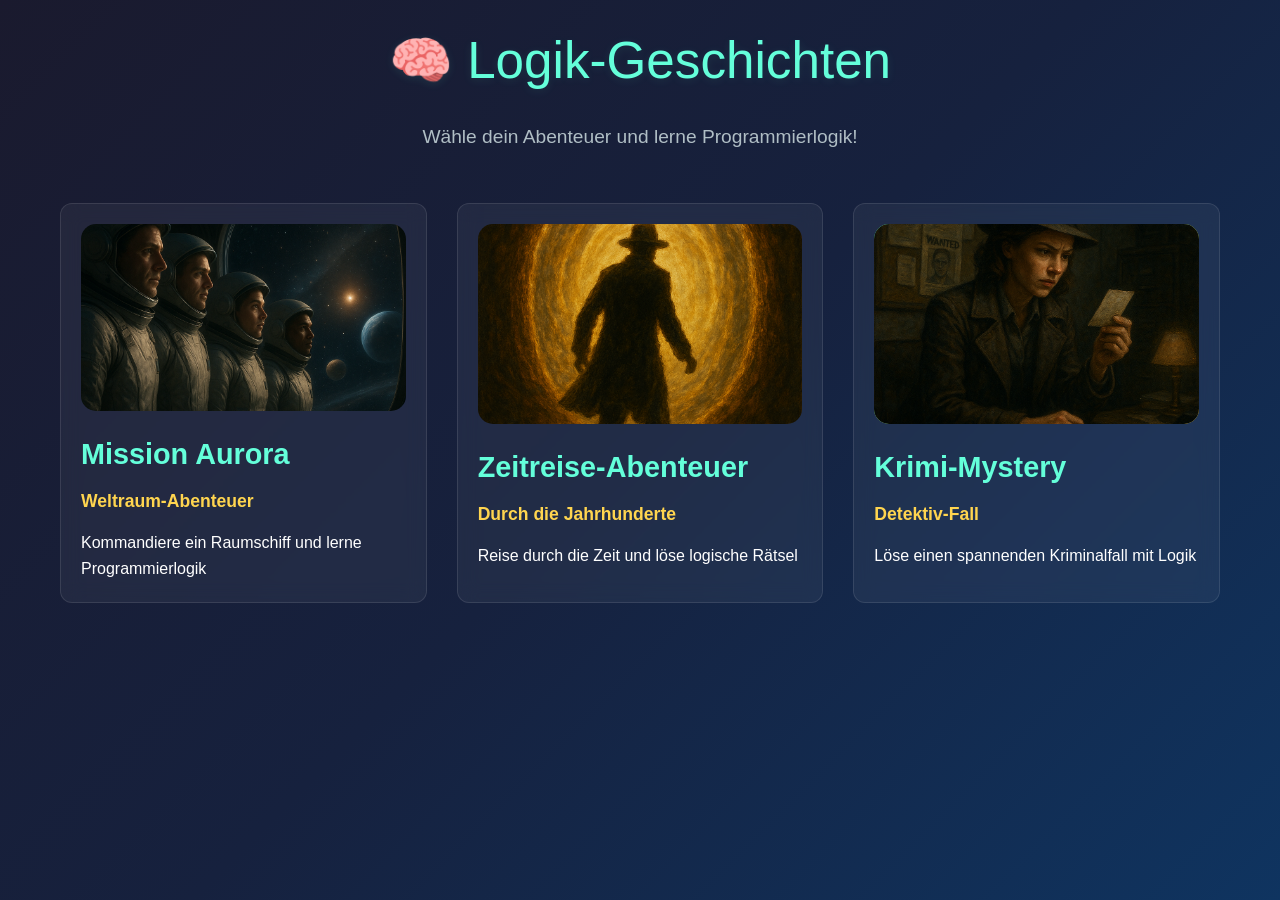
==== index.html @ 553e721f "First draft" ====
<!DOCTYPE html>
<html lang="de">
<head>
    <meta charset="UTF-8">
    <meta name="viewport" content="width=device-width, initial-scale=1.0">
    <title>Logik-Geschichten - Programmieren lernen</title>
    <style>
        :root {
            --bg-gradient: linear-gradient(135deg, #1a1a2e, #16213e, #0f3460);
            --primary-color: #64ffda;
            --secondary-color: #b0bec5;
            --accent-color: #ffd54f;
            --card-bg: rgba(255, 255, 255, 0.05);
            --text-color: #ffffff;
            --border-color: #64ffda;
            --font-family: 'Segoe UI', Tahoma, Geneva, Verdana, sans-serif;
            --shadow-color: rgba(100, 255, 218, 0.1);
        }

        * {
            margin: 0;
            padding: 0;
            box-sizing: border-box;
        }

        body {
            font-family: var(--font-family);
            background: var(--bg-gradient);
            color: var(--text-color);
            min-height: 100vh;
            line-height: 1.6;
            transition: all 0.4s ease;
        }

        /* Theme-spezifische Schatten - viel subtiler */
        body.theme-space {
            --shadow-color: rgba(79, 209, 199, 0.08);
        }

        body.theme-timetravel {
            --shadow-color: rgba(214, 158, 46, 0.08);
        }

        body.theme-mystery {
            --shadow-color: rgba(229, 62, 62, 0.08);
        }

        .container {
            max-width: 1200px;
            margin: 0 auto;
            padding: 20px;
        }

        /* Story Selection Styles */
        .story-selection {
            text-align: center;
            animation: fadeInUp 0.8s ease-out;
        }

        .selection-header {
            margin-bottom: 50px;
        }

        .selection-header h1 {
            font-size: 3.2em;
            color: var(--primary-color);
            text-shadow: 0 2px 10px var(--shadow-color);
            margin-bottom: 20px;
            font-weight: 300;
        }

        .selection-header p {
            font-size: 1.2em;
            color: var(--secondary-color);
            max-width: 600px;
            margin: 0 auto;
            font-weight: 300;
        }

        .stories-grid {
            display: grid;
            grid-template-columns: repeat(auto-fit, minmax(350px, 1fr));
            gap: 30px;
            max-width: 1200px;
            margin: 0 auto;
        }

        .story-card {
            background: var(--card-bg);
            border-radius: 12px;
            padding: 20px;
            cursor: pointer;
            transition: all 0.3s ease;
            border: 1px solid rgba(255, 255, 255, 0.1);
            backdrop-filter: blur(10px);
            height: 400px;
            display: flex;
            flex-direction: column;
        }

        .story-card:hover {
            transform: translateY(-5px);
            border-color: var(--primary-color);
            box-shadow: 0 8px 25px var(--shadow-color);
        }

        .story-image {
            height: 200px;
            margin-bottom: 20px;
            border-radius: 15px;
            overflow: hidden;
            background: linear-gradient(135deg, var(--primary-color), var(--accent-color));
            display: flex;
            align-items: center;
            justify-content: center;
            position: relative;
        }

        .story-image img {
            width: 100%;
            height: 100%;
            object-fit: cover;
            transition: transform 0.3s ease;
        }

        .story-card:hover .story-image img {
            transform: scale(1.05);
        }

        .story-info {
            flex: 1;
            display: flex;
            flex-direction: column;
            text-align: left;
        }

        .story-info h3 {
            font-size: 1.8em;
            color: var(--primary-color);
            margin-bottom: 10px;
        }

        .story-subtitle {
            font-size: 1.1em;
            color: var(--accent-color);
            font-weight: bold;
            margin-bottom: 15px;
        }

        .story-description {
            color: var(--text-color);
            line-height: 1.6;
            flex: 1;
        }

        /* Mission Layout Styles */
        .mission-container {
            animation: fadeInUp 0.6s ease-out;
        }

        .mission-header {
            display: flex;
            justify-content: space-between;
            align-items: center;
            margin-bottom: 30px;
            padding: 25px;
            background: var(--card-bg);
            border-radius: 12px;
            backdrop-filter: blur(10px);
            border: 1px solid rgba(255, 255, 255, 0.08);
        }

        .mission-header h2 {
            font-size: 2em;
            color: var(--primary-color);
            text-shadow: 0 1px 5px var(--shadow-color);
            font-weight: 400;
        }

        .back-button {
            background: var(--card-bg);
            color: var(--primary-color);
            border: 1px solid var(--border-color);
            padding: 10px 20px;
            border-radius: 6px;
            cursor: pointer;
            transition: all 0.2s ease;
            font-size: 0.9em;
            font-family: var(--font-family);
        }

        .back-button:hover {
            background: rgba(255, 255, 255, 0.08);
            transform: translateX(-2px);
        }

        /* Neues Layout: Links Text, Rechts Variablen */
        .mission-layout {
            display: grid;
            grid-template-columns: 2fr 1fr;
            gap: 30px;
            margin-bottom: 20px;
        }

        .mission-left {
            background: var(--card-bg);
            border-radius: 12px;
            padding: 30px;
            backdrop-filter: blur(10px);
            border: 1px solid rgba(255, 255, 255, 0.06);
        }

        .mission-right {
            background: rgba(0, 0, 0, 0.2);
            border-radius: 12px;
            padding: 25px;
            backdrop-filter: blur(10px);
            border-left: 3px solid var(--primary-color);
            height: fit-content;
            position: sticky;
            top: 20px;
        }

        .mission-text {
            font-size: 1.1em;
            line-height: 1.8;
            margin-bottom: 30px;
            text-align: justify;
            color: var(--text-color);
        }

        .choices h3 {
            color: var(--primary-color);
            margin-bottom: 20px;
            font-size: 1.3em;
        }

        /* Variablen Display */
        .variables-display h3 {
            color: var(--primary-color);
            margin-bottom: 20px;
            font-size: 1.3em;
            text-align: center;
        }

        .variables-list {
            display: grid;
            gap: 12px;
        }

        .variable-item {
            background: rgba(255, 255, 255, 0.1);
            padding: 12px 15px;
            border-radius: 10px;
            font-family: 'Courier New', monospace;
            font-size: 1em;
            border-left: 4px solid;
            display: grid;
            grid-template-columns: 1fr auto 1fr auto;
            gap: 8px;
            align-items: center;
        }

        .variable-item.number {
            border-left-color: #ff9800;
        }

        .variable-item.boolean {
            border-left-color: #4caf50;
        }

        .variable-item.string {
            border-left-color: #2196f3;
        }

        .var-name {
            color: var(--accent-color);
            font-weight: bold;
            text-align: left;
        }

        .var-equals {
            color: var(--secondary-color);
            text-align: center;
            font-weight: bold;
        }

        .var-value {
            color: var(--text-color);
            font-weight: bold;
            text-align: left;
        }

        .var-type {
            color: var(--secondary-color);
            font-size: 0.8em;
            text-align: right;
        }

        /* Button Styles - Viel subtiler und weniger ablenkend */
        .button-container {
            display: grid;
            gap: 12px;
        }

        .choice-button {
            background: var(--card-bg);
            color: var(--text-color);
            border: 1px solid var(--border-color);
            padding: 18px 25px;
            border-radius: 8px;
            font-size: 1em;
            cursor: pointer;
            transition: all 0.2s ease;
            text-align: left;
            font-family: var(--font-family);
        }

        .choice-button:hover {
            background: rgba(255, 255, 255, 0.08);
            border-color: var(--primary-color);
            box-shadow: 0 2px 8px var(--shadow-color);
            transform: translateX(4px);
        }

        .choice-button code {
            background: rgba(0, 0, 0, 0.2);
            padding: 4px 8px;
            border-radius: 4px;
            font-family: 'Courier New', monospace;
            font-size: 0.95em;
            color: var(--accent-color);
        }

        /* Result Styles */
        .result-container {
            background: var(--card-bg);
            border-radius: 15px;
            padding: 30px;
            backdrop-filter: blur(10px);
            border: 1px solid var(--border-color);
            animation: fadeInUp 0.6s ease-out;
        }

        .result-header {
            font-size: 2em;
            font-weight: bold;
            text-align: center;
            margin-bottom: 20px;
            padding: 20px;
            border-radius: 10px;
        }

        .result-header.correct {
            background: linear-gradient(135deg, #4caf50, #8bc34a);
            color: white;
            box-shadow: 0 5px 15px rgba(76, 175, 80, 0.3);
        }

        .result-header.incorrect {
            background: linear-gradient(135deg, #f44336, #e91e63);
            color: white;
            box-shadow: 0 5px 15px rgba(244, 67, 54, 0.3);
        }

        .explanation {
            background: rgba(0, 0, 0, 0.3);
            padding: 20px;
            border-radius: 10px;
            margin: 20px 0;
            font-size: 1.1em;
            line-height: 1.7;
            color: var(--text-color);
        }

        .success-message {
            background: var(--card-bg);
            color: var(--text-color);
            padding: 20px;
            border-radius: 8px;
            margin: 20px 0;
            font-size: 1em;
            text-align: center;
            border: 1px solid var(--border-color);
        }

        .progress-info {
            text-align: center;
            margin: 20px 0;
            font-size: 1.2em;
            color: var(--primary-color);
        }

        .continue-button, .retry-button, .restart-button, .new-story-button {
            background: var(--card-bg);
            color: var(--primary-color);
            border: 1px solid var(--border-color);
            padding: 12px 25px;
            border-radius: 8px;
            font-size: 1em;
            cursor: pointer;
            transition: all 0.2s ease;
            display: block;
            margin: 15px auto;
            min-width: 180px;
            font-family: var(--font-family);
        }

        .continue-button:hover, .retry-button:hover, .restart-button:hover, .new-story-button:hover {
            background: rgba(255, 255, 255, 0.08);
            transform: translateY(-2px);
            box-shadow: 0 4px 12px var(--shadow-color);
        }

        .final-success {
            text-align: center;
            background: var(--card-bg);
            color: var(--text-color);
            padding: 30px;
            border-radius: 12px;
            margin: 20px 0;
            border: 1px solid var(--border-color);
        }

        .final-success h2 {
            font-size: 2.2em;
            margin-bottom: 20px;
            color: var(--primary-color);
            font-weight: 400;
        }

        .final-buttons {
            display: flex;
            gap: 15px;
            justify-content: center;
            flex-wrap: wrap;
        }

        .error-container {
            background: linear-gradient(135deg, #f44336, #d32f2f);
            color: white;
            padding: 30px;
            border-radius: 15px;
            text-align: center;
            animation: fadeInUp 0.6s ease-out;
        }

        /* Responsive Design */
        @media (max-width: 968px) {
            .mission-layout {
                grid-template-columns: 1fr;
                gap: 20px;
            }

            .mission-right {
                position: static;
            }

            .stories-grid {
                grid-template-columns: 1fr;
                gap: 20px;
            }
        }

        @media (max-width: 768px) {
            .container {
                padding: 10px;
            }
            
            .selection-header h1 {
                font-size: 2.5em;
            }
            
            .mission-header {
                flex-direction: column;
                gap: 15px;
                text-align: center;
            }

            .mission-header h2 {
                font-size: 1.8em;
            }
            
            .mission-left, .mission-right {
                padding: 20px;
            }
        }

        /* Animation */
        @keyframes fadeInUp {
            from {
                opacity: 0;
                transform: translateY(30px);
            }
            to {
                opacity: 1;
                transform: translateY(0);
            }
        }
    </style>
</head>
<body>
    <div class="container">
        <div id="game-container">
            <div class="story-selection">
                <div class="selection-header">
                    <h1>🧠 Logik-Geschichten</h1>
                    <p>Spiel wird geladen...</p>
                </div>
            </div>
        </div>
    </div>

    <script src="app.js"></script>
</body>
</html>
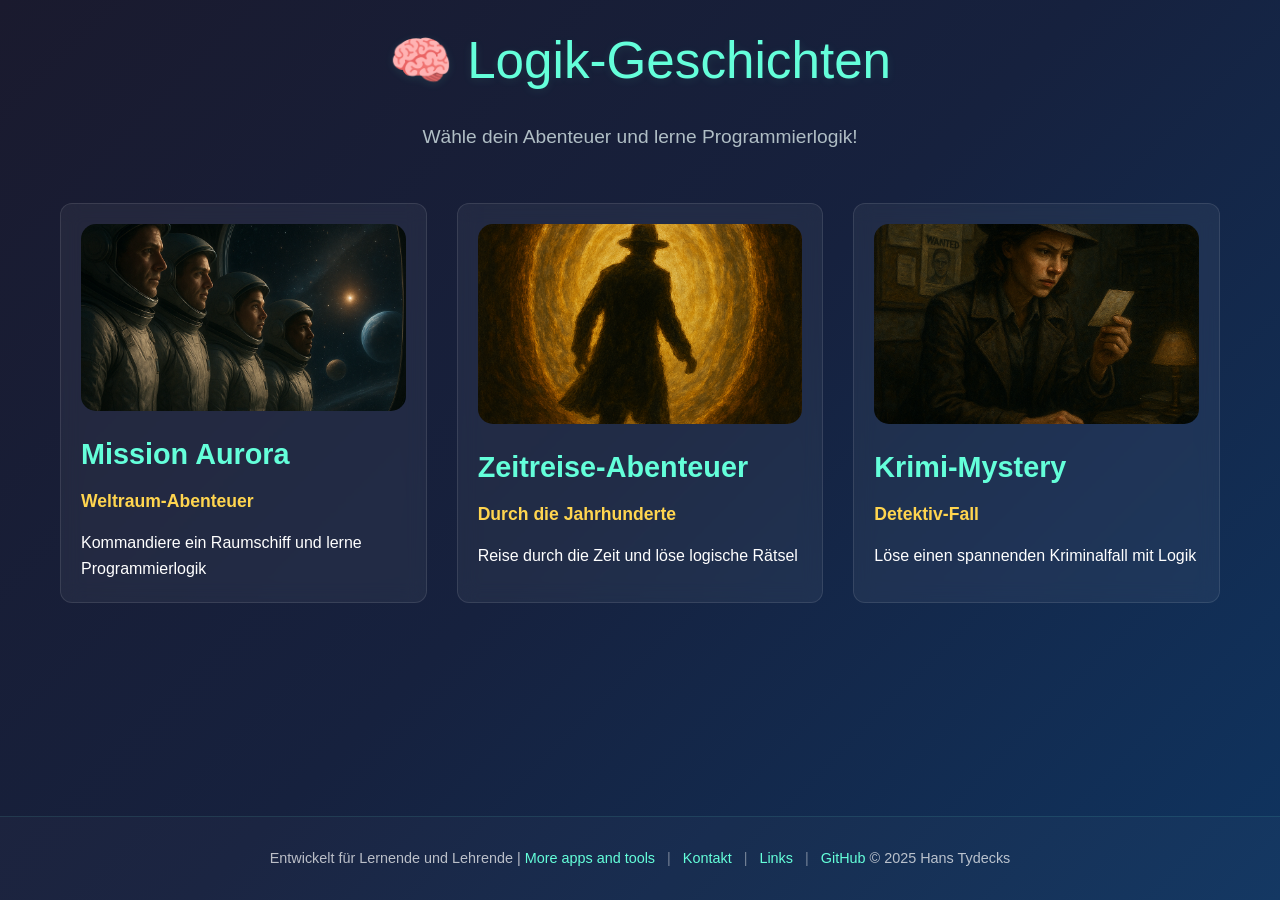
==== commit 95c7529e: "Design changes" ====
--- a/index.html
+++ b/index.html
@@ -4,6 +4,7 @@
     <meta charset="UTF-8">
     <meta name="viewport" content="width=device-width, initial-scale=1.0">
     <title>Logik-Geschichten - Programmieren lernen</title>
+    <link rel="icon" type="image/png" href="favicon.png">
     <style>
         :root {
             --bg-gradient: linear-gradient(135deg, #1a1a2e, #16213e, #0f3460);
@@ -28,6 +29,9 @@
             background: var(--bg-gradient);
             color: var(--text-color);
             min-height: 100vh;
+            /* Sticky footer layout */
+            display: flex;
+            flex-direction: column;
             line-height: 1.6;
             transition: all 0.4s ease;
         }
@@ -48,6 +52,8 @@
         .container {
             max-width: 1200px;
             margin: 0 auto;
+            /* allow footer to sit at the bottom when content is short */
+            flex: 1 0 auto;
             padding: 20px;
         }
 
@@ -307,13 +313,20 @@
             background: var(--card-bg);
             color: var(--text-color);
             border: 1px solid var(--border-color);
-            padding: 18px 25px;
+            padding: 20px 25px;
             border-radius: 8px;
-            font-size: 1em;
+            /* Thicker, more readable monospaced font */
+            font-family: Consolas, "Cascadia Mono", "Cascadia Code", "SFMono-Regular", Menlo, "Liberation Mono", "DejaVu Sans Mono", "Courier New", monospace;
+            font-weight: 700;
+            font-size: 1.05em;
+            line-height: 1.5;
             cursor: pointer;
             transition: all 0.2s ease;
             text-align: left;
-            font-family: var(--font-family);
+            white-space: pre; /* preserve indentation */
+            min-height: 60px;
+            display: flex;
+            align-items: center;
         }
 
         .choice-button:hover {
@@ -327,8 +340,9 @@
             background: rgba(0, 0, 0, 0.2);
             padding: 4px 8px;
             border-radius: 4px;
-            font-family: 'Courier New', monospace;
-            font-size: 0.95em;
+            font-family: Consolas, "Cascadia Mono", "Cascadia Code", "SFMono-Regular", Menlo, "Liberation Mono", "DejaVu Sans Mono", "Courier New", monospace;
+            font-weight: 700;
+            font-size: 1.05em;
             color: var(--accent-color);
         }
 
@@ -445,6 +459,65 @@
             animation: fadeInUp 0.6s ease-out;
         }
 
+        /* LRS Button Styles */
+        .lrs-toggle-container {
+            margin: 20px 0;
+            text-align: center;
+        }
+
+        .lrs-button {
+            display: inline-flex;
+            align-items: center;
+            gap: 8px;
+            background: var(--card-bg);
+            color: var(--secondary-color);
+            border: 1px solid var(--border-color);
+            padding: 12px 20px;
+            border-radius: 8px;
+            cursor: pointer;
+            transition: all 0.3s ease;
+            font-family: var(--font-family);
+            font-size: 0.9em;
+            margin-bottom: 10px;
+        }
+
+        .lrs-button:hover {
+            background: rgba(255, 255, 255, 0.08);
+            transform: translateY(-1px);
+            box-shadow: 0 4px 8px rgba(0, 0, 0, 0.2);
+        }
+
+        .lrs-button.active {
+            background: var(--primary-color);
+            color: #000;
+            border-color: var(--primary-color);
+        }
+
+        .lrs-button .lrs-icon {
+            font-size: 1.1em;
+        }
+
+        .lrs-button .lrs-status {
+            font-weight: bold;
+            font-size: 0.8em;
+            background: rgba(255, 255, 255, 0.2);
+            padding: 2px 6px;
+            border-radius: 4px;
+        }
+
+        .lrs-button.active .lrs-status {
+            background: rgba(0, 0, 0, 0.2);
+        }
+
+        .lrs-description {
+            color: var(--secondary-color);
+            font-size: 0.8em;
+            margin: 0;
+            max-width: 500px;
+            margin: 0 auto;
+            line-height: 1.4;
+        }
+
         /* Responsive Design */
         @media (max-width: 968px) {
             .mission-layout {
@@ -496,6 +569,52 @@
                 opacity: 1;
                 transform: translateY(0);
             }
+        }
+
+        /* Footer Styles */
+        footer {
+            margin-top: 40px;
+            padding: 30px 20px;
+            background: rgba(255, 255, 255, 0.02);
+            border-top: 1px solid rgba(100, 255, 218, 0.1);
+            text-align: center;
+            flex: 0 0 auto; /* stick to bottom in flex layout */
+        }
+
+        .impressum {
+            max-width: 1200px;
+            margin: 0 auto;
+        }
+
+        .impressum p {
+            font-size: 0.9em;
+            color: rgba(255, 255, 255, 0.7);
+            margin: 0;
+            line-height: 1.6;
+        }
+
+        .impressum a {
+            color: var(--primary-color);
+            text-decoration: none;
+            transition: color 0.3s ease;
+        }
+
+        .impressum a:hover {
+            color: var(--accent-color);
+            text-decoration: underline;
+        }
+
+        .impressum a:not(:last-child)::after {
+            content: " | ";
+            color: rgba(255, 255, 255, 0.4);
+            margin: 0 8px;
+            /* prevent the separator from extending the link hover/click area */
+            pointer-events: none;
+        }
+
+        /* Hide footer in story mode */
+        body.story-mode footer {
+            display: none;
         }
     </style>
 </head>
@@ -511,6 +630,19 @@
         </div>
     </div>
 
+    <footer>
+        <div class="impressum">
+            <p>
+                Entwickelt für Lernende und Lehrende |
+                <a href="https://tinfo.space/teachers/Digitale_Tools/" target="_blank" rel="noopener">More apps and tools</a> 
+                <a href="http://contact.tinfo.space/" id="contact-link">Kontakt</a> 
+                <a href="https://linktr.ee/tinfo.space" target="_blank" rel="noopener">Links</a> 
+                <a href="https://github.com/HansTydecks" target="_blank" rel="noopener">GitHub</a> 
+                © 2025 Hans Tydecks
+            </p>
+        </div>
+    </footer>
+
     <script src="app.js"></script>
 </body>
 </html>
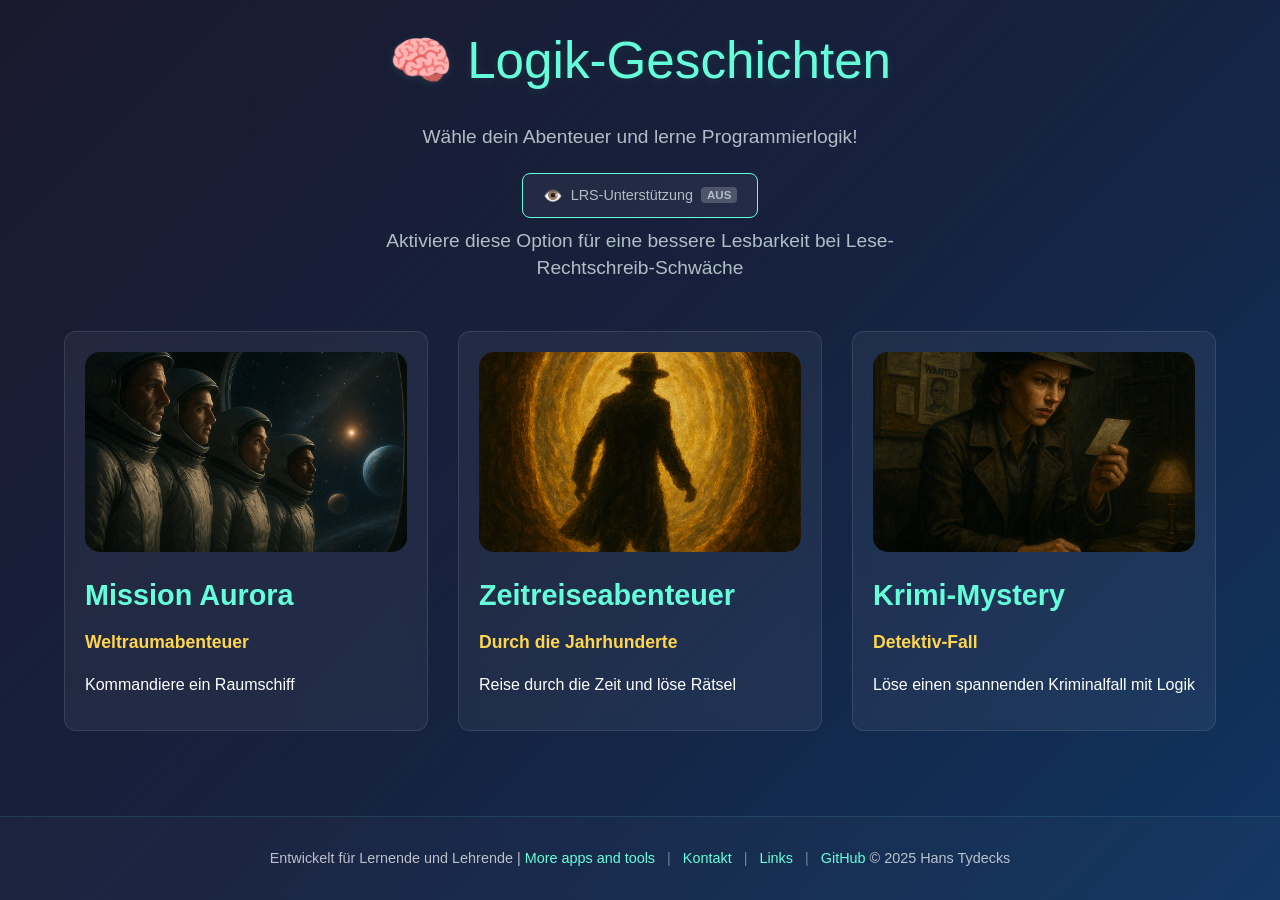
==== commit a2471be3: "Score eingebaut" ====
--- a/index.html
+++ b/index.html
@@ -303,6 +303,216 @@
             text-align: right;
         }
 
+        /* Score Display Styles */
+        .score-display {
+            margin-top: 30px;
+        }
+
+        .score-display h3 {
+            color: var(--primary-color);
+            margin-bottom: 20px;
+            font-size: 1.3em;
+            text-align: center;
+        }
+
+        .score-container {
+            display: grid;
+            gap: 15px;
+        }
+
+        .score-item {
+            background: rgba(255, 255, 255, 0.1);
+            padding: 20px 15px;
+            border-radius: 12px;
+            font-family: 'Courier New', monospace;
+            font-size: 1.1em;
+            border-left: 6px solid;
+            display: grid;
+            gap: 8px;
+            text-align: center;
+            position: relative;
+            box-shadow: 0 4px 12px var(--shadow-color);
+            transition: all 0.3s ease;
+        }
+
+        .score-item.excellent {
+            border-left-color: #4caf50;
+            background: rgba(76, 175, 80, 0.1);
+        }
+
+        .score-item.good {
+            border-left-color: #ffc107;
+            background: rgba(255, 193, 7, 0.1);
+        }
+
+        .score-item.warning {
+            border-left-color: #ff9800;
+            background: rgba(255, 152, 0, 0.1);
+        }
+
+        .score-item.danger {
+            border-left-color: #f44336;
+            background: rgba(244, 67, 54, 0.1);
+        }
+
+        .score-item.critical {
+            border-left-color: #9c27b0;
+            background: rgba(156, 39, 176, 0.15);
+            animation: pulse 2s infinite;
+        }
+
+        @keyframes pulse {
+            0% { box-shadow: 0 4px 12px var(--shadow-color); }
+            50% { box-shadow: 0 6px 20px rgba(156, 39, 176, 0.4); }
+            100% { box-shadow: 0 4px 12px var(--shadow-color); }
+        }
+
+        .score-label {
+            color: var(--accent-color);
+            font-weight: bold;
+            font-size: 0.9em;
+        }
+
+        .score-value {
+            color: var(--text-color);
+            font-weight: bold;
+            font-size: 1.8em;
+            text-shadow: 0 2px 4px rgba(0, 0, 0, 0.3);
+        }
+
+        .score-status {
+            color: var(--secondary-color);
+            font-size: 0.8em;
+            text-transform: uppercase;
+            letter-spacing: 1px;
+        }
+
+        .score-info {
+            background: rgba(0, 0, 0, 0.2);
+            padding: 10px;
+            border-radius: 6px;
+            text-align: center;
+        }
+
+        .score-info small {
+            color: var(--secondary-color);
+            font-size: 0.8em;
+        }
+
+        /* Score Update Animations */
+        .score-penalty {
+            background: rgba(244, 67, 54, 0.1);
+            border: 1px solid #f44336;
+            padding: 15px;
+            border-radius: 8px;
+            margin: 15px 0;
+            text-align: center;
+        }
+
+        .penalty-info {
+            color: #f44336;
+            font-weight: bold;
+            font-size: 1.1em;
+        }
+
+        .score-display-inline {
+            color: var(--accent-color);
+            font-weight: bold;
+            font-size: 1.1em;
+        }
+
+        /* Final Score Summary Styles */
+        .final-score-display {
+            background: var(--card-bg);
+            border-radius: 15px;
+            padding: 25px;
+            margin: 20px 0;
+            border: 2px solid var(--border-color);
+        }
+
+        .score-summary {
+            display: flex;
+            align-items: center;
+            justify-content: center;
+            gap: 20px;
+            margin-bottom: 20px;
+            padding: 20px;
+            border-radius: 12px;
+        }
+
+        .score-summary.gold {
+            background: linear-gradient(135deg, rgba(255, 215, 0, 0.2), rgba(255, 193, 7, 0.1));
+            border: 2px solid #ffc107;
+        }
+
+        .score-summary.silver {
+            background: linear-gradient(135deg, rgba(192, 192, 192, 0.2), rgba(158, 158, 158, 0.1));
+            border: 2px solid #9e9e9e;
+        }
+
+        .score-summary.bronze {
+            background: linear-gradient(135deg, rgba(205, 127, 50, 0.2), rgba(184, 115, 51, 0.1));
+            border: 2px solid #b87333;
+        }
+
+        .score-summary.red {
+            background: linear-gradient(135deg, rgba(244, 67, 54, 0.2), rgba(229, 57, 53, 0.1));
+            border: 2px solid #f44336;
+        }
+
+        .score-summary.darkred {
+            background: linear-gradient(135deg, rgba(136, 14, 79, 0.3), rgba(74, 20, 140, 0.2));
+            border: 2px solid #880e4f;
+        }
+
+        .final-score-icon {
+            font-size: 4em;
+        }
+
+        .final-score-text h3 {
+            color: var(--primary-color);
+            margin-bottom: 10px;
+        }
+
+        .final-score-value {
+            font-size: 2.5em;
+            font-weight: bold;
+            color: var(--accent-color);
+            margin: 10px 0;
+        }
+
+        .final-performance {
+            font-size: 1.2em;
+            font-weight: bold;
+            color: var(--text-color);
+        }
+
+        .mission-stats {
+            background: rgba(0, 0, 0, 0.3);
+            padding: 20px;
+            border-radius: 10px;
+        }
+
+        .mission-stats h4 {
+            color: var(--primary-color);
+            margin-bottom: 15px;
+        }
+
+        .mission-stats ul {
+            list-style: none;
+            padding: 0;
+        }
+
+        .mission-stats li {
+            padding: 8px 0;
+            border-bottom: 1px solid rgba(255, 255, 255, 0.1);
+            color: var(--text-color);
+        }
+
+        .mission-stats li:last-child {
+            border-bottom: none;
+        }
+
         /* Button Styles - Viel subtiler und weniger ablenkend */
         .button-container {
             display: grid;
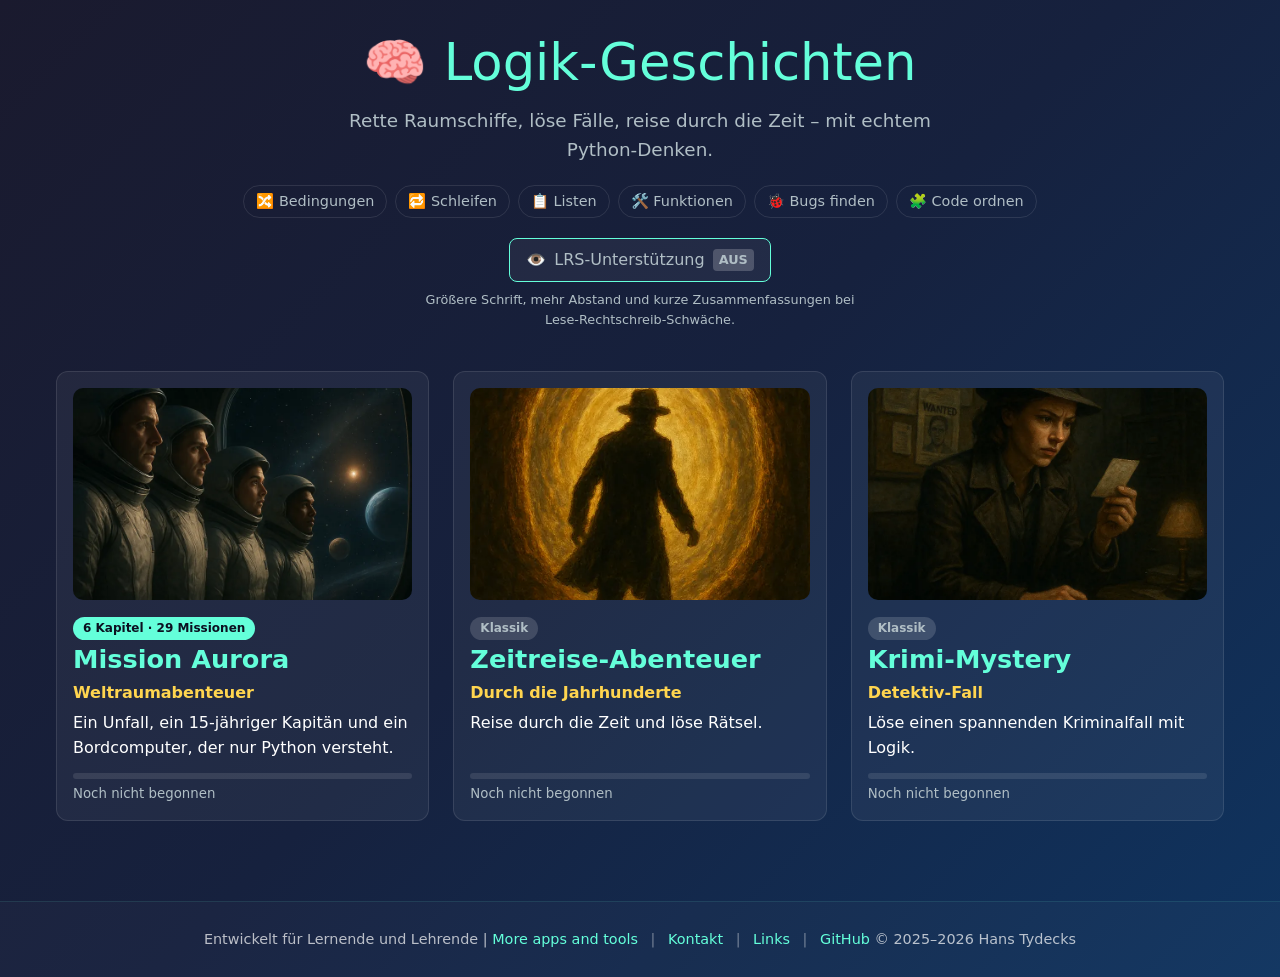
==== commit d815e0b2: "Logik-Geschichten 2.0: Mini-Python-Interpreter, 5 Aufgabentypen, Mission Aurora neu - Eigener Python" ====
--- a/index.html
+++ b/index.html
@@ -3,856 +3,37 @@
 <head>
     <meta charset="UTF-8">
     <meta name="viewport" content="width=device-width, initial-scale=1.0">
-    <title>Logik-Geschichten - Programmieren lernen</title>
+    <title>Logik-Geschichten – Programmieren verstehen</title>
+    <meta name="description" content="Story-Lernspiel für Programmierlogik in Python: Bedingungen, Schleifen, Listen, Funktionen, Bug-Jagd und Code-Puzzles – für Schülerinnen und Schüler ab Klasse 9.">
     <link rel="icon" type="image/png" href="favicon.png">
-    <style>
-        :root {
-            --bg-gradient: linear-gradient(135deg, #1a1a2e, #16213e, #0f3460);
-            --primary-color: #64ffda;
-            --secondary-color: #b0bec5;
-            --accent-color: #ffd54f;
-            --card-bg: rgba(255, 255, 255, 0.05);
-            --text-color: #ffffff;
-            --border-color: #64ffda;
-            --font-family: 'Segoe UI', Tahoma, Geneva, Verdana, sans-serif;
-            --shadow-color: rgba(100, 255, 218, 0.1);
-        }
-
-        * {
-            margin: 0;
-            padding: 0;
-            box-sizing: border-box;
-        }
-
-        body {
-            font-family: var(--font-family);
-            background: var(--bg-gradient);
-            color: var(--text-color);
-            min-height: 100vh;
-            /* Sticky footer layout */
-            display: flex;
-            flex-direction: column;
-            line-height: 1.6;
-            transition: all 0.4s ease;
-        }
-
-        /* Theme-spezifische Schatten - viel subtiler */
-        body.theme-space {
-            --shadow-color: rgba(79, 209, 199, 0.08);
-        }
-
-        body.theme-timetravel {
-            --shadow-color: rgba(214, 158, 46, 0.08);
-        }
-
-        body.theme-mystery {
-            --shadow-color: rgba(229, 62, 62, 0.08);
-        }
-
-        .container {
-            max-width: 1200px;
-            margin: 0 auto;
-            /* allow footer to sit at the bottom when content is short */
-            flex: 1 0 auto;
-            padding: 20px;
-        }
-
-        /* Story Selection Styles */
-        .story-selection {
-            text-align: center;
-            animation: fadeInUp 0.8s ease-out;
-        }
-
-        .selection-header {
-            margin-bottom: 50px;
-        }
-
-        .selection-header h1 {
-            font-size: 3.2em;
-            color: var(--primary-color);
-            text-shadow: 0 2px 10px var(--shadow-color);
-            margin-bottom: 20px;
-            font-weight: 300;
-        }
-
-        .selection-header p {
-            font-size: 1.2em;
-            color: var(--secondary-color);
-            max-width: 600px;
-            margin: 0 auto;
-            font-weight: 300;
-        }
-
-        .stories-grid {
-            display: grid;
-            grid-template-columns: repeat(auto-fit, minmax(350px, 1fr));
-            gap: 30px;
-            max-width: 1200px;
-            margin: 0 auto;
-        }
-
-        .story-card {
-            background: var(--card-bg);
-            border-radius: 12px;
-            padding: 20px;
-            cursor: pointer;
-            transition: all 0.3s ease;
-            border: 1px solid rgba(255, 255, 255, 0.1);
-            backdrop-filter: blur(10px);
-            height: 400px;
-            display: flex;
-            flex-direction: column;
-        }
-
-        .story-card:hover {
-            transform: translateY(-5px);
-            border-color: var(--primary-color);
-            box-shadow: 0 8px 25px var(--shadow-color);
-        }
-
-        .story-image {
-            height: 200px;
-            margin-bottom: 20px;
-            border-radius: 15px;
-            overflow: hidden;
-            background: linear-gradient(135deg, var(--primary-color), var(--accent-color));
-            display: flex;
-            align-items: center;
-            justify-content: center;
-            position: relative;
-        }
-
-        .story-image img {
-            width: 100%;
-            height: 100%;
-            object-fit: cover;
-            transition: transform 0.3s ease;
-        }
-
-        .story-card:hover .story-image img {
-            transform: scale(1.05);
-        }
-
-        .story-info {
-            flex: 1;
-            display: flex;
-            flex-direction: column;
-            text-align: left;
-        }
-
-        .story-info h3 {
-            font-size: 1.8em;
-            color: var(--primary-color);
-            margin-bottom: 10px;
-        }
-
-        .story-subtitle {
-            font-size: 1.1em;
-            color: var(--accent-color);
-            font-weight: bold;
-            margin-bottom: 15px;
-        }
-
-        .story-description {
-            color: var(--text-color);
-            line-height: 1.6;
-            flex: 1;
-        }
-
-        /* Mission Layout Styles */
-        .mission-container {
-            animation: fadeInUp 0.6s ease-out;
-        }
-
-        .mission-header {
-            display: flex;
-            justify-content: space-between;
-            align-items: center;
-            margin-bottom: 30px;
-            padding: 25px;
-            background: var(--card-bg);
-            border-radius: 12px;
-            backdrop-filter: blur(10px);
-            border: 1px solid rgba(255, 255, 255, 0.08);
-        }
-
-        .mission-header h2 {
-            font-size: 2em;
-            color: var(--primary-color);
-            text-shadow: 0 1px 5px var(--shadow-color);
-            font-weight: 400;
-        }
-
-        .back-button {
-            background: var(--card-bg);
-            color: var(--primary-color);
-            border: 1px solid var(--border-color);
-            padding: 10px 20px;
-            border-radius: 6px;
-            cursor: pointer;
-            transition: all 0.2s ease;
-            font-size: 0.9em;
-            font-family: var(--font-family);
-        }
-
-        .back-button:hover {
-            background: rgba(255, 255, 255, 0.08);
-            transform: translateX(-2px);
-        }
-
-        /* Neues Layout: Links Text, Rechts Variablen */
-        .mission-layout {
-            display: grid;
-            grid-template-columns: 2fr 1fr;
-            gap: 30px;
-            margin-bottom: 20px;
-        }
-
-        .mission-left {
-            background: var(--card-bg);
-            border-radius: 12px;
-            padding: 30px;
-            backdrop-filter: blur(10px);
-            border: 1px solid rgba(255, 255, 255, 0.06);
-        }
-
-        .mission-right {
-            background: rgba(0, 0, 0, 0.2);
-            border-radius: 12px;
-            padding: 25px;
-            backdrop-filter: blur(10px);
-            border-left: 3px solid var(--primary-color);
-            height: fit-content;
-            position: sticky;
-            top: 20px;
-        }
-
-        .mission-text {
-            font-size: 1.1em;
-            line-height: 1.8;
-            margin-bottom: 30px;
-            text-align: justify;
-            color: var(--text-color);
-        }
-
-        .choices h3 {
-            color: var(--primary-color);
-            margin-bottom: 20px;
-            font-size: 1.3em;
-        }
-
-        /* Variablen Display */
-        .variables-display h3 {
-            color: var(--primary-color);
-            margin-bottom: 20px;
-            font-size: 1.3em;
-            text-align: center;
-        }
-
-        .variables-list {
-            display: grid;
-            gap: 12px;
-        }
-
-        .variable-item {
-            background: rgba(255, 255, 255, 0.1);
-            padding: 12px 15px;
-            border-radius: 10px;
-            font-family: 'Courier New', monospace;
-            font-size: 1em;
-            border-left: 4px solid;
-            display: grid;
-            grid-template-columns: 1fr auto 1fr auto;
-            gap: 8px;
-            align-items: center;
-        }
-
-        .variable-item.number {
-            border-left-color: #ff9800;
-        }
-
-        .variable-item.boolean {
-            border-left-color: #4caf50;
-        }
-
-        .variable-item.string {
-            border-left-color: #2196f3;
-        }
-
-        .var-name {
-            color: var(--accent-color);
-            font-weight: bold;
-            text-align: left;
-        }
-
-        .var-equals {
-            color: var(--secondary-color);
-            text-align: center;
-            font-weight: bold;
-        }
-
-        .var-value {
-            color: var(--text-color);
-            font-weight: bold;
-            text-align: left;
-        }
-
-        .var-type {
-            color: var(--secondary-color);
-            font-size: 0.8em;
-            text-align: right;
-        }
-
-        /* Score Display Styles */
-        .score-display {
-            margin-top: 30px;
-        }
-
-        .score-display h3 {
-            color: var(--primary-color);
-            margin-bottom: 20px;
-            font-size: 1.3em;
-            text-align: center;
-        }
-
-        .score-container {
-            display: grid;
-            gap: 15px;
-        }
-
-        .score-item {
-            background: rgba(255, 255, 255, 0.1);
-            padding: 20px 15px;
-            border-radius: 12px;
-            font-family: 'Courier New', monospace;
-            font-size: 1.1em;
-            border-left: 6px solid;
-            display: grid;
-            gap: 8px;
-            text-align: center;
-            position: relative;
-            box-shadow: 0 4px 12px var(--shadow-color);
-            transition: all 0.3s ease;
-        }
-
-        .score-item.excellent {
-            border-left-color: #4caf50;
-            background: rgba(76, 175, 80, 0.1);
-        }
-
-        .score-item.good {
-            border-left-color: #ffc107;
-            background: rgba(255, 193, 7, 0.1);
-        }
-
-        .score-item.warning {
-            border-left-color: #ff9800;
-            background: rgba(255, 152, 0, 0.1);
-        }
-
-        .score-item.danger {
-            border-left-color: #f44336;
-            background: rgba(244, 67, 54, 0.1);
-        }
-
-        .score-item.critical {
-            border-left-color: #9c27b0;
-            background: rgba(156, 39, 176, 0.15);
-            animation: pulse 2s infinite;
-        }
-
-        @keyframes pulse {
-            0% { box-shadow: 0 4px 12px var(--shadow-color); }
-            50% { box-shadow: 0 6px 20px rgba(156, 39, 176, 0.4); }
-            100% { box-shadow: 0 4px 12px var(--shadow-color); }
-        }
-
-        .score-label {
-            color: var(--accent-color);
-            font-weight: bold;
-            font-size: 0.9em;
-        }
-
-        .score-value {
-            color: var(--text-color);
-            font-weight: bold;
-            font-size: 1.8em;
-            text-shadow: 0 2px 4px rgba(0, 0, 0, 0.3);
-        }
-
-        .score-status {
-            color: var(--secondary-color);
-            font-size: 0.8em;
-            text-transform: uppercase;
-            letter-spacing: 1px;
-        }
-
-        .score-info {
-            background: rgba(0, 0, 0, 0.2);
-            padding: 10px;
-            border-radius: 6px;
-            text-align: center;
-        }
-
-        .score-info small {
-            color: var(--secondary-color);
-            font-size: 0.8em;
-        }
-
-        /* Score Update Animations */
-        .score-penalty {
-            background: rgba(244, 67, 54, 0.1);
-            border: 1px solid #f44336;
-            padding: 15px;
-            border-radius: 8px;
-            margin: 15px 0;
-            text-align: center;
-        }
-
-        .penalty-info {
-            color: #f44336;
-            font-weight: bold;
-            font-size: 1.1em;
-        }
-
-        .score-display-inline {
-            color: var(--accent-color);
-            font-weight: bold;
-            font-size: 1.1em;
-        }
-
-        /* Final Score Summary Styles */
-        .final-score-display {
-            background: var(--card-bg);
-            border-radius: 15px;
-            padding: 25px;
-            margin: 20px 0;
-            border: 2px solid var(--border-color);
-        }
-
-        .score-summary {
-            display: flex;
-            align-items: center;
-            justify-content: center;
-            gap: 20px;
-            margin-bottom: 20px;
-            padding: 20px;
-            border-radius: 12px;
-        }
-
-        .score-summary.gold {
-            background: linear-gradient(135deg, rgba(255, 215, 0, 0.2), rgba(255, 193, 7, 0.1));
-            border: 2px solid #ffc107;
-        }
-
-        .score-summary.silver {
-            background: linear-gradient(135deg, rgba(192, 192, 192, 0.2), rgba(158, 158, 158, 0.1));
-            border: 2px solid #9e9e9e;
-        }
-
-        .score-summary.bronze {
-            background: linear-gradient(135deg, rgba(205, 127, 50, 0.2), rgba(184, 115, 51, 0.1));
-            border: 2px solid #b87333;
-        }
-
-        .score-summary.red {
-            background: linear-gradient(135deg, rgba(244, 67, 54, 0.2), rgba(229, 57, 53, 0.1));
-            border: 2px solid #f44336;
-        }
-
-        .score-summary.darkred {
-            background: linear-gradient(135deg, rgba(136, 14, 79, 0.3), rgba(74, 20, 140, 0.2));
-            border: 2px solid #880e4f;
-        }
-
-        .final-score-icon {
-            font-size: 4em;
-        }
-
-        .final-score-text h3 {
-            color: var(--primary-color);
-            margin-bottom: 10px;
-        }
-
-        .final-score-value {
-            font-size: 2.5em;
-            font-weight: bold;
-            color: var(--accent-color);
-            margin: 10px 0;
-        }
-
-        .final-performance {
-            font-size: 1.2em;
-            font-weight: bold;
-            color: var(--text-color);
-        }
-
-        .mission-stats {
-            background: rgba(0, 0, 0, 0.3);
-            padding: 20px;
-            border-radius: 10px;
-        }
-
-        .mission-stats h4 {
-            color: var(--primary-color);
-            margin-bottom: 15px;
-        }
-
-        .mission-stats ul {
-            list-style: none;
-            padding: 0;
-        }
-
-        .mission-stats li {
-            padding: 8px 0;
-            border-bottom: 1px solid rgba(255, 255, 255, 0.1);
-            color: var(--text-color);
-        }
-
-        .mission-stats li:last-child {
-            border-bottom: none;
-        }
-
-        /* Button Styles - Viel subtiler und weniger ablenkend */
-        .button-container {
-            display: grid;
-            gap: 12px;
-        }
-
-        .choice-button {
-            background: var(--card-bg);
-            color: var(--text-color);
-            border: 1px solid var(--border-color);
-            padding: 20px 25px;
-            border-radius: 8px;
-            /* Thicker, more readable monospaced font */
-            font-family: Consolas, "Cascadia Mono", "Cascadia Code", "SFMono-Regular", Menlo, "Liberation Mono", "DejaVu Sans Mono", "Courier New", monospace;
-            font-weight: 700;
-            font-size: 1.05em;
-            line-height: 1.5;
-            cursor: pointer;
-            transition: all 0.2s ease;
-            text-align: left;
-            white-space: pre; /* preserve indentation */
-            min-height: 60px;
-            display: flex;
-            align-items: center;
-        }
-
-        .choice-button:hover {
-            background: rgba(255, 255, 255, 0.08);
-            border-color: var(--primary-color);
-            box-shadow: 0 2px 8px var(--shadow-color);
-            transform: translateX(4px);
-        }
-
-        .choice-button code {
-            background: rgba(0, 0, 0, 0.2);
-            padding: 4px 8px;
-            border-radius: 4px;
-            font-family: Consolas, "Cascadia Mono", "Cascadia Code", "SFMono-Regular", Menlo, "Liberation Mono", "DejaVu Sans Mono", "Courier New", monospace;
-            font-weight: 700;
-            font-size: 1.05em;
-            color: var(--accent-color);
-        }
-
-        /* Result Styles */
-        .result-container {
-            background: var(--card-bg);
-            border-radius: 15px;
-            padding: 30px;
-            backdrop-filter: blur(10px);
-            border: 1px solid var(--border-color);
-            animation: fadeInUp 0.6s ease-out;
-        }
-
-        .result-header {
-            font-size: 2em;
-            font-weight: bold;
-            text-align: center;
-            margin-bottom: 20px;
-            padding: 20px;
-            border-radius: 10px;
-        }
-
-        .result-header.correct {
-            background: linear-gradient(135deg, #4caf50, #8bc34a);
-            color: white;
-            box-shadow: 0 5px 15px rgba(76, 175, 80, 0.3);
-        }
-
-        .result-header.incorrect {
-            background: linear-gradient(135deg, #f44336, #e91e63);
-            color: white;
-            box-shadow: 0 5px 15px rgba(244, 67, 54, 0.3);
-        }
-
-        .explanation {
-            background: rgba(0, 0, 0, 0.3);
-            padding: 20px;
-            border-radius: 10px;
-            margin: 20px 0;
-            font-size: 1.1em;
-            line-height: 1.7;
-            color: var(--text-color);
-        }
-
-        .success-message {
-            background: var(--card-bg);
-            color: var(--text-color);
-            padding: 20px;
-            border-radius: 8px;
-            margin: 20px 0;
-            font-size: 1em;
-            text-align: center;
-            border: 1px solid var(--border-color);
-        }
-
-        .progress-info {
-            text-align: center;
-            margin: 20px 0;
-            font-size: 1.2em;
-            color: var(--primary-color);
-        }
-
-        .continue-button, .retry-button, .restart-button, .new-story-button {
-            background: var(--card-bg);
-            color: var(--primary-color);
-            border: 1px solid var(--border-color);
-            padding: 12px 25px;
-            border-radius: 8px;
-            font-size: 1em;
-            cursor: pointer;
-            transition: all 0.2s ease;
-            display: block;
-            margin: 15px auto;
-            min-width: 180px;
-            font-family: var(--font-family);
-        }
-
-        .continue-button:hover, .retry-button:hover, .restart-button:hover, .new-story-button:hover {
-            background: rgba(255, 255, 255, 0.08);
-            transform: translateY(-2px);
-            box-shadow: 0 4px 12px var(--shadow-color);
-        }
-
-        .final-success {
-            text-align: center;
-            background: var(--card-bg);
-            color: var(--text-color);
-            padding: 30px;
-            border-radius: 12px;
-            margin: 20px 0;
-            border: 1px solid var(--border-color);
-        }
-
-        .final-success h2 {
-            font-size: 2.2em;
-            margin-bottom: 20px;
-            color: var(--primary-color);
-            font-weight: 400;
-        }
-
-        .final-buttons {
-            display: flex;
-            gap: 15px;
-            justify-content: center;
-            flex-wrap: wrap;
-        }
-
-        .error-container {
-            background: linear-gradient(135deg, #f44336, #d32f2f);
-            color: white;
-            padding: 30px;
-            border-radius: 15px;
-            text-align: center;
-            animation: fadeInUp 0.6s ease-out;
-        }
-
-        /* LRS Button Styles */
-        .lrs-toggle-container {
-            margin: 20px 0;
-            text-align: center;
-        }
-
-        .lrs-button {
-            display: inline-flex;
-            align-items: center;
-            gap: 8px;
-            background: var(--card-bg);
-            color: var(--secondary-color);
-            border: 1px solid var(--border-color);
-            padding: 12px 20px;
-            border-radius: 8px;
-            cursor: pointer;
-            transition: all 0.3s ease;
-            font-family: var(--font-family);
-            font-size: 0.9em;
-            margin-bottom: 10px;
-        }
-
-        .lrs-button:hover {
-            background: rgba(255, 255, 255, 0.08);
-            transform: translateY(-1px);
-            box-shadow: 0 4px 8px rgba(0, 0, 0, 0.2);
-        }
-
-        .lrs-button.active {
-            background: var(--primary-color);
-            color: #000;
-            border-color: var(--primary-color);
-        }
-
-        .lrs-button .lrs-icon {
-            font-size: 1.1em;
-        }
-
-        .lrs-button .lrs-status {
-            font-weight: bold;
-            font-size: 0.8em;
-            background: rgba(255, 255, 255, 0.2);
-            padding: 2px 6px;
-            border-radius: 4px;
-        }
-
-        .lrs-button.active .lrs-status {
-            background: rgba(0, 0, 0, 0.2);
-        }
-
-        .lrs-description {
-            color: var(--secondary-color);
-            font-size: 0.8em;
-            margin: 0;
-            max-width: 500px;
-            margin: 0 auto;
-            line-height: 1.4;
-        }
-
-        /* Responsive Design */
-        @media (max-width: 968px) {
-            .mission-layout {
-                grid-template-columns: 1fr;
-                gap: 20px;
-            }
-
-            .mission-right {
-                position: static;
-            }
-
-            .stories-grid {
-                grid-template-columns: 1fr;
-                gap: 20px;
-            }
-        }
-
-        @media (max-width: 768px) {
-            .container {
-                padding: 10px;
-            }
-            
-            .selection-header h1 {
-                font-size: 2.5em;
-            }
-            
-            .mission-header {
-                flex-direction: column;
-                gap: 15px;
-                text-align: center;
-            }
-
-            .mission-header h2 {
-                font-size: 1.8em;
-            }
-            
-            .mission-left, .mission-right {
-                padding: 20px;
-            }
-        }
-
-        /* Animation */
-        @keyframes fadeInUp {
-            from {
-                opacity: 0;
-                transform: translateY(30px);
-            }
-            to {
-                opacity: 1;
-                transform: translateY(0);
-            }
-        }
-
-        /* Footer Styles */
-        footer {
-            margin-top: 40px;
-            padding: 30px 20px;
-            background: rgba(255, 255, 255, 0.02);
-            border-top: 1px solid rgba(100, 255, 218, 0.1);
-            text-align: center;
-            flex: 0 0 auto; /* stick to bottom in flex layout */
-        }
-
-        .impressum {
-            max-width: 1200px;
-            margin: 0 auto;
-        }
-
-        .impressum p {
-            font-size: 0.9em;
-            color: rgba(255, 255, 255, 0.7);
-            margin: 0;
-            line-height: 1.6;
-        }
-
-        .impressum a {
-            color: var(--primary-color);
-            text-decoration: none;
-            transition: color 0.3s ease;
-        }
-
-        .impressum a:hover {
-            color: var(--accent-color);
-            text-decoration: underline;
-        }
-
-        .impressum a:not(:last-child)::after {
-            content: " | ";
-            color: rgba(255, 255, 255, 0.4);
-            margin: 0 8px;
-            /* prevent the separator from extending the link hover/click area */
-            pointer-events: none;
-        }
-
-        /* Hide footer in story mode */
-        body.story-mode footer {
-            display: none;
-        }
-    </style>
+    <link rel="stylesheet" href="css/styles.css">
 </head>
 <body>
-    <div class="container">
+    <main class="container">
         <div id="game-container">
-            <div class="story-selection">
-                <div class="selection-header">
+            <div class="home">
+                <header class="selection-header">
                     <h1>🧠 Logik-Geschichten</h1>
-                    <p>Spiel wird geladen...</p>
-                </div>
+                    <p>Spiel wird geladen…</p>
+                    <noscript><p>Für dieses Spiel muss JavaScript aktiviert sein.</p></noscript>
+                </header>
             </div>
         </div>
-    </div>
+    </main>
 
     <footer>
         <div class="impressum">
             <p>
                 Entwickelt für Lernende und Lehrende |
-                <a href="https://tinfo.space/teachers/Digitale_Tools/" target="_blank" rel="noopener">More apps and tools</a> 
-                <a href="http://contact.tinfo.space/" id="contact-link">Kontakt</a> 
-                <a href="https://linktr.ee/tinfo.space" target="_blank" rel="noopener">Links</a> 
-                <a href="https://github.com/HansTydecks" target="_blank" rel="noopener">GitHub</a> 
-                © 2025 Hans Tydecks
+                <a href="https://tinfo.space/teachers/Digitale_Tools/" target="_blank" rel="noopener">More apps and tools</a>
+                <a href="http://contact.tinfo.space/" id="contact-link">Kontakt</a>
+                <a href="https://linktr.ee/tinfo.space" target="_blank" rel="noopener">Links</a>
+                <a href="https://github.com/HansTydecks" target="_blank" rel="noopener">GitHub</a>
+                © 2025–2026 Hans Tydecks
             </p>
         </div>
     </footer>
 
-    <script src="app.js"></script>
+    <script type="module" src="js/main.js"></script>
 </body>
-</html>+</html>
--- a/css/styles.css
+++ b/css/styles.css
@@ -0,0 +1,502 @@
+/* ==========================================================================
+   Logik-Geschichten – Stylesheet
+   Farben kommen pro Geschichte als CSS-Variablen aus js/stories.js (THEMES).
+   ========================================================================== */
+
+:root {
+    --bg-gradient: linear-gradient(135deg, #1a1a2e, #16213e, #0f3460);
+    --primary-color: #64ffda;
+    --secondary-color: #b0bec5;
+    --accent-color: #ffd54f;
+    --card-bg: rgba(255, 255, 255, 0.05);
+    --text-color: #ffffff;
+    --border-color: #64ffda;
+    --font-family: 'Segoe UI', 'Roboto', system-ui, sans-serif;
+    --mono: Consolas, "Cascadia Mono", "SFMono-Regular", Menlo, "Liberation Mono", "DejaVu Sans Mono", "Courier New", monospace;
+    --panel: rgba(0, 0, 0, 0.25);
+    --line: rgba(255, 255, 255, 0.1);
+    --good: #68d391;
+    --bad: #fc8181;
+    --warn: #f6ad55;
+    --code-bg: #0b1020;
+    --radius: 12px;
+    color-scheme: dark;
+}
+
+* { margin: 0; padding: 0; box-sizing: border-box; }
+[hidden] { display: none !important; }
+
+html { background: #10131c; }
+
+body {
+    font-family: var(--font-family);
+    background: var(--bg-gradient);
+    color: var(--text-color);
+    min-height: 100vh;
+    display: flex;
+    flex-direction: column;
+    line-height: 1.6;
+}
+
+a { color: var(--primary-color); }
+code { font-family: var(--mono); }
+img { max-width: 100%; display: block; }
+h1, h2, h3, h4 { line-height: 1.25; }
+h1:focus, h2:focus { outline: none; }
+
+.container {
+    width: 100%;
+    max-width: 1200px;
+    margin: 0 auto;
+    flex: 1 0 auto;
+    padding: 20px 16px 40px;
+}
+
+.muted { color: var(--secondary-color); }
+.small { font-size: 0.85em; }
+
+:focus-visible { outline: 2px solid var(--accent-color); outline-offset: 2px; }
+
+/* ---------- Buttons ---------- */
+button { font: inherit; color: inherit; }
+
+.btn, .primary, .ghost {
+    display: inline-flex;
+    align-items: center;
+    justify-content: center;
+    gap: 6px;
+    padding: 10px 20px;
+    border-radius: 8px;
+    border: 1px solid var(--border-color);
+    background: var(--card-bg);
+    color: var(--primary-color);
+    font: inherit;
+    font-weight: 600;
+    text-decoration: none;
+    cursor: pointer;
+    transition: transform 0.15s ease, background 0.15s ease, box-shadow 0.15s ease;
+    min-height: 44px;
+}
+.btn:hover, .primary:hover, .ghost:hover { transform: translateY(-1px); background: rgba(255, 255, 255, 0.08); }
+.primary, .btn.primary { background: var(--primary-color); color: #0b1020; border-color: var(--primary-color); }
+.primary:hover, .btn.primary:hover { background: var(--primary-color); filter: brightness(1.1); }
+.ghost { background: transparent; border-color: var(--line); color: var(--text-color); }
+.ghost.small { padding: 6px 12px; min-height: 36px; font-size: 0.85em; font-weight: 400; }
+.btn.big { padding: 14px 28px; font-size: 1.1em; }
+button:disabled { opacity: 0.5; cursor: default; transform: none !important; }
+
+/* ---------- Startseite ---------- */
+.home { animation: fadeInUp 0.6s ease-out; }
+.selection-header { text-align: center; margin: 10px 0 40px; }
+.selection-header h1 {
+    font-size: clamp(2.2em, 6vw, 3.2em);
+    color: var(--primary-color);
+    font-weight: 300;
+    margin-bottom: 12px;
+}
+.selection-header > p { font-size: 1.15em; color: var(--secondary-color); max-width: 640px; margin: 0 auto; }
+.skills { list-style: none; display: flex; flex-wrap: wrap; justify-content: center; gap: 8px; margin: 20px 0; }
+.skills li { padding: 4px 12px; border: 1px solid var(--line); border-radius: 20px; font-size: 0.9em; color: var(--secondary-color); }
+
+.stories-grid {
+    display: grid;
+    grid-template-columns: repeat(auto-fit, minmax(min(100%, 320px), 1fr));
+    gap: 24px;
+}
+.story-card {
+    background: var(--card-bg);
+    border-radius: var(--radius);
+    padding: 16px;
+    border: 1px solid var(--line);
+    text-decoration: none;
+    color: inherit;
+    display: flex;
+    flex-direction: column;
+    transition: transform 0.25s ease, border-color 0.25s ease, box-shadow 0.25s ease;
+}
+.story-card:hover { transform: translateY(-4px); border-color: var(--primary-color); box-shadow: 0 8px 25px rgba(0, 0, 0, 0.35); }
+.story-image { aspect-ratio: 16 / 10; border-radius: 10px; overflow: hidden; margin-bottom: 14px; background: #000; }
+.story-image img { width: 100%; height: 100%; object-fit: cover; transition: transform 0.3s ease; }
+.story-card:hover .story-image img { transform: scale(1.04); }
+.story-info { display: flex; flex-direction: column; gap: 4px; flex: 1; }
+.story-info h3 { font-size: 1.6em; color: var(--primary-color); }
+.story-subtitle { color: var(--accent-color); font-weight: 600; }
+.story-description { flex: 1; }
+.badge { display: inline-block; font-size: 0.75em; padding: 2px 10px; border-radius: 20px; background: var(--primary-color); color: #0b1020; font-weight: 700; }
+.badge.muted { background: rgba(255, 255, 255, 0.15); color: var(--secondary-color); }
+.mini-progress { height: 6px; background: rgba(255, 255, 255, 0.1); border-radius: 3px; overflow: hidden; margin-top: 8px; }
+.mini-progress span { display: block; height: 100%; background: var(--primary-color); }
+
+/* ---------- LRS ---------- */
+.lrs-toggle-container { margin-top: 10px; }
+.lrs-button {
+    display: inline-flex; align-items: center; gap: 8px;
+    background: var(--card-bg); color: var(--secondary-color);
+    border: 1px solid var(--border-color);
+    padding: 8px 16px; border-radius: 8px; cursor: pointer; min-height: 44px;
+}
+.lrs-button.active { background: var(--primary-color); color: #000; }
+.lrs-status { font-weight: 700; font-size: 0.8em; background: rgba(255, 255, 255, 0.2); padding: 1px 6px; border-radius: 4px; }
+.lrs-description { color: var(--secondary-color); font-size: 0.8em; max-width: 460px; margin: 8px auto 0; }
+.lrs-box { margin: 0 0 20px; padding: 12px 16px; border-radius: 8px; background: rgba(255, 213, 79, 0.08); border-left: 4px solid var(--accent-color); }
+
+body.lrs { font-size: 18px; letter-spacing: 0.03em; word-spacing: 0.12em; }
+body.lrs .mission-text, body.lrs .story-text { line-height: 2; text-align: left; }
+body.lrs .code-block { font-size: 1.05em; }
+
+/* ---------- Navigation ---------- */
+.crumbs { font-size: 0.9em; margin-bottom: 14px; color: var(--secondary-color); }
+.crumbs a { color: var(--secondary-color); text-decoration: none; }
+.crumbs a:hover { color: var(--primary-color); text-decoration: underline; }
+
+/* ---------- Übersicht ---------- */
+.overview { animation: fadeInUp 0.5s ease-out; }
+.ov-hero { display: grid; grid-template-columns: 220px 1fr; gap: 24px; align-items: center; margin-bottom: 24px; }
+.ov-cover { width: 220px; aspect-ratio: 1; object-fit: cover; border-radius: var(--radius); border: 1px solid var(--line); }
+.ov-hero h1 { font-size: clamp(1.8em, 5vw, 2.6em); color: var(--primary-color); font-weight: 400; }
+.ov-actions { display: flex; flex-wrap: wrap; gap: 12px; margin-top: 16px; align-items: center; }
+.prolog { background: var(--card-bg); border: 1px solid var(--line); border-radius: var(--radius); padding: 14px 20px; margin-bottom: 24px; }
+.prolog summary { cursor: pointer; font-weight: 600; color: var(--accent-color); }
+.prolog p { margin-top: 10px; max-width: 75ch; }
+
+.ov-grid { display: grid; grid-template-columns: 1fr 300px; gap: 24px; align-items: start; }
+.chapters { display: grid; gap: 14px; }
+.chapter-card {
+    display: grid; grid-template-columns: 200px 1fr; gap: 0;
+    background: var(--card-bg); border: 1px solid var(--line); border-radius: var(--radius); overflow: hidden;
+}
+.chapter-card.complete { border-color: rgba(104, 211, 145, 0.5); }
+.ch-img img { width: 100%; height: 100%; object-fit: cover; min-height: 120px; }
+.ch-body { padding: 14px 18px; }
+.ch-kicker { font-size: 0.82em; color: var(--secondary-color); text-transform: uppercase; letter-spacing: 0.06em; }
+.concept { color: var(--accent-color); font-weight: 700; }
+.ch-body h3 { font-size: 1.3em; margin: 4px 0 10px; }
+.ch-body h3 a { color: var(--text-color); text-decoration: none; }
+.ch-body h3 a:hover { color: var(--primary-color); }
+.dots { display: flex; flex-wrap: wrap; gap: 6px; }
+.dot {
+    width: 38px; height: 38px; display: grid; place-items: center;
+    border-radius: 50%; border: 1px solid var(--line); text-decoration: none; font-size: 1em;
+    background: rgba(255, 255, 255, 0.03); filter: grayscale(0.7); opacity: 0.8;
+}
+.dot:hover { border-color: var(--primary-color); opacity: 1; }
+.dot.done { border-color: var(--good); background: rgba(104, 211, 145, 0.15); filter: none; opacity: 1; }
+.ov-side { background: var(--panel); border-radius: var(--radius); padding: 18px; border-left: 3px solid var(--primary-color); display: grid; gap: 12px; position: sticky; top: 16px; }
+.ov-side h3 { color: var(--primary-color); }
+.endings-got { font-size: 0.9em; }
+.teacher summary { cursor: pointer; color: var(--secondary-color); font-size: 0.9em; }
+.teacher p { font-size: 0.85em; margin: 8px 0; color: var(--secondary-color); }
+.teacher code { word-break: break-all; }
+.legend { list-style: none; font-size: 0.85em; color: var(--secondary-color); columns: 2; }
+
+/* ---------- Ressourcen ---------- */
+.resources { display: grid; gap: 10px; }
+.res-top { display: flex; justify-content: space-between; font-size: 0.92em; }
+.res-val { font-family: var(--mono); font-weight: 700; }
+.res-val small { font-weight: 400; }
+.res-bar { height: 8px; background: rgba(255, 255, 255, 0.1); border-radius: 4px; overflow: hidden; margin-top: 3px; }
+.res-bar span { display: block; height: 100%; border-radius: 4px; transition: width 0.6s ease; background: var(--good); }
+.res-warn .res-bar span { background: var(--warn); }
+.res-crit .res-bar span { background: var(--bad); }
+.res.hit { animation: hit 0.6s ease; }
+.res.hit .res-val small { color: var(--bad); }
+.res.gain .res-val small { color: var(--good); }
+@keyframes hit { 0%, 100% { transform: none; } 25% { transform: translateX(-4px); } 75% { transform: translateX(4px); } }
+
+.chips { display: flex; flex-wrap: wrap; gap: 6px; margin: 10px 0; }
+.chip { font-size: 0.85em; padding: 2px 10px; border-radius: 20px; font-weight: 600; }
+.chip.neg { background: rgba(252, 129, 129, 0.15); color: var(--bad); }
+.chip.pos { background: rgba(104, 211, 145, 0.15); color: var(--good); }
+
+/* ---------- Kapitel-Intro ---------- */
+.chapter-intro { animation: fadeInUp 0.5s ease-out; max-width: 900px; margin: 0 auto; }
+.ci-image { border-radius: var(--radius); overflow: hidden; margin-bottom: 20px; box-shadow: 0 10px 40px rgba(0, 0, 0, 0.5); }
+.ci-image img { width: 100%; aspect-ratio: 16 / 8; object-fit: cover; }
+.ci-body h1 { font-size: clamp(1.8em, 5vw, 2.6em); font-weight: 400; color: var(--primary-color); margin: 4px 0 14px; }
+.ci-done { color: var(--good); font-weight: 700; }
+.story-text { font-size: 1.1em; line-height: 1.8; max-width: 75ch; }
+.story-text p + p { margin-top: 0.8em; }
+.ci-missions { list-style: none; margin: 20px 0 24px; display: grid; gap: 6px; }
+.ci-missions a { display: flex; gap: 10px; align-items: baseline; padding: 8px 12px; border-radius: 8px; background: var(--card-bg); border: 1px solid var(--line); color: var(--text-color); text-decoration: none; }
+.ci-missions a:hover { border-color: var(--primary-color); }
+.ci-missions small { margin-left: auto; color: var(--secondary-color); }
+.ci-missions li.done a span::after { content: ' ✔'; color: var(--good); }
+
+/* ---------- Mission ---------- */
+.mission { animation: fadeInUp 0.4s ease-out; }
+.mission-header { margin-bottom: 18px; }
+.mh-row { display: flex; justify-content: space-between; align-items: center; gap: 16px; flex-wrap: wrap; }
+.mission-header h2 { font-size: clamp(1.4em, 4vw, 2em); color: var(--primary-color); font-weight: 400; }
+.type-badge { display: inline-block; font-size: 0.45em; vertical-align: middle; padding: 3px 10px; border-radius: 20px; border: 1px solid var(--line); color: var(--secondary-color); font-weight: 600; margin-right: 6px; }
+.mh-dots { display: flex; gap: 6px; }
+.mdot { width: 14px; height: 14px; border-radius: 50%; border: 2px solid var(--line); display: block; }
+.mdot.done { background: var(--good); border-color: var(--good); }
+.mdot.cur { border-color: var(--primary-color); box-shadow: 0 0 0 3px rgba(255, 255, 255, 0.1); }
+
+.mission-layout { display: grid; grid-template-columns: minmax(0, 2fr) minmax(260px, 1fr); gap: 24px; align-items: start; }
+.mission-left { background: var(--card-bg); border-radius: var(--radius); padding: 28px; border: 1px solid rgba(255, 255, 255, 0.06); min-width: 0; }
+.mission-right { display: grid; gap: 14px; position: sticky; top: 16px; }
+.panel { background: var(--panel); border-radius: var(--radius); padding: 16px 18px; border-left: 3px solid var(--primary-color); }
+.panel h3 { font-size: 1.05em; color: var(--primary-color); margin-bottom: 10px; }
+
+.mission-text { font-size: 1.08em; line-height: 1.8; margin-bottom: 22px; }
+.mission-text p + p { margin-top: 0.8em; }
+.mission-text strong { color: var(--accent-color); }
+.mission-text code, .story-text code, .explain code, .fb code, .hint code {
+    background: rgba(0, 0, 0, 0.35); padding: 1px 6px; border-radius: 4px; font-size: 0.92em; color: var(--accent-color);
+}
+.ph { font-family: var(--mono); font-weight: 700; color: var(--primary-color); }
+
+.var-list { display: grid; gap: 6px; }
+.var-row { display: grid; grid-template-columns: auto auto 1fr auto; gap: 6px; align-items: center; font-size: 0.92em; background: rgba(255, 255, 255, 0.05); padding: 6px 10px; border-radius: 6px; }
+.vn { color: var(--text-color); font-weight: 700; overflow-wrap: anywhere; }
+.eq { color: var(--secondary-color); }
+.vv { overflow-wrap: anywhere; }
+.vv.t-int, .vv.t-float { color: #90cdf4; }
+.vv.t-str { color: #9ae6b4; }
+.vv.t-bool { color: #fbb6ce; }
+.vv.t-list { color: #fbd38d; }
+.vt { font-size: 0.75em; color: var(--secondary-color); }
+
+.vars-inline { display: none; margin: 0 0 18px; background: var(--panel); border-radius: 10px; padding: 10px 14px; border-left: 3px solid var(--primary-color); }
+.vars-inline summary { cursor: pointer; font-weight: 600; color: var(--primary-color); margin-bottom: 6px; }
+.help { display: grid; gap: 8px; }
+.hint-btn, .step-btn {
+    background: transparent; border: 1px dashed var(--line); color: var(--text-color);
+    padding: 8px 12px; border-radius: 8px; cursor: pointer; text-align: left; min-height: 40px;
+}
+.hint-btn:hover, .step-btn:hover { border-color: var(--accent-color); }
+.step-btn { border-style: solid; border-color: var(--primary-color); color: var(--primary-color); font-weight: 600; }
+.hint { font-size: 0.92em; background: rgba(255, 213, 79, 0.07); padding: 10px 12px; border-radius: 8px; border-left: 3px solid var(--accent-color); }
+.pulse { animation: pulse 1.5s ease-in-out 3; border-color: var(--accent-color); }
+@keyframes pulse { 0%, 100% { box-shadow: none; } 50% { box-shadow: 0 0 0 4px rgba(255, 213, 79, 0.25); } }
+
+/* ---------- Code ---------- */
+.code-block {
+    background: var(--code-bg);
+    border: 1px solid rgba(255, 255, 255, 0.08);
+    border-radius: 10px;
+    padding: 10px 0;
+    font-family: var(--mono);
+    font-size: 1em;
+    line-height: 1.65;
+    overflow-x: auto;
+    margin: 6px 0 16px;
+}
+.code-block.small { font-size: 0.9em; }
+.code-line {
+    display: flex; width: 100%; text-align: left; align-items: baseline;
+    background: transparent; border: 0; border-left: 3px solid transparent;
+    padding: 1px 14px 1px 0; font: inherit; color: #e2e8f0; white-space: pre; min-height: 1.65em;
+}
+.code-line .ln { width: 2.6em; flex: 0 0 auto; text-align: right; padding-right: 14px; color: rgba(255, 255, 255, 0.25); user-select: none; }
+.code-line .lc { flex: 1; }
+button.code-line { cursor: pointer; transition: background 0.12s ease; }
+button.code-line:hover:not(:disabled) { background: rgba(255, 255, 255, 0.07); border-left-color: var(--accent-color); }
+button.code-line.clickable { position: relative; }
+button.code-line.clickable::after { content: '👈'; opacity: 0; margin-left: 10px; transition: opacity 0.12s; }
+button.code-line.clickable:hover:not(:disabled)::after { opacity: 0.8; }
+.code-line.right { background: rgba(104, 211, 145, 0.18) !important; border-left-color: var(--good); }
+.code-line.wrong, .code-line.wrong-perm { background: rgba(252, 129, 129, 0.15); border-left-color: var(--bad); }
+.code-line.wrong { animation: hit 0.4s ease; }
+.code-line.current { background: rgba(255, 213, 79, 0.16); border-left-color: var(--accent-color); }
+.code-line.bug-line { background: rgba(252, 129, 129, 0.08); border-left-color: var(--bad); }
+.code-line.dim { opacity: 0.55; }
+
+.tk-kw { color: #f687b3; font-weight: 700; }
+.tk-const { color: #f6ad55; }
+.tk-str { color: #9ae6b4; }
+.tk-num { color: #90cdf4; }
+.tk-com { color: #718096; font-style: italic; }
+.tk-builtin { color: #81e6d9; }
+.tk-fn { color: #fbd38d; }
+.tk-op { color: #e2e8f0; }
+.tk-name { color: #e2e8f0; }
+code.hl { background: rgba(0, 0, 0, 0.35); padding: 1px 6px; border-radius: 4px; }
+
+input.blank {
+    font: inherit; font-family: var(--mono);
+    background: rgba(255, 213, 79, 0.08);
+    border: 1px dashed var(--accent-color);
+    border-radius: 4px; color: #fff;
+    padding: 0 6px; margin: 0 2px; min-width: 6ch; max-width: 100%;
+}
+input.blank:focus { outline: none; border-style: solid; background: rgba(255, 213, 79, 0.14); }
+input.blank[readonly] { border-color: var(--good); background: rgba(104, 211, 145, 0.12); }
+
+/* ---------- Aufgaben ---------- */
+.task-q { font-weight: 600; margin: 6px 0 10px; }
+.task-q code { color: var(--accent-color); }
+.task-actions { display: flex; flex-wrap: wrap; gap: 10px; margin: 6px 0 12px; }
+.options { display: grid; grid-template-columns: repeat(auto-fit, minmax(140px, 1fr)); gap: 10px; }
+.option {
+    padding: 12px 16px; border-radius: 8px; border: 1px solid var(--border-color);
+    background: var(--card-bg); cursor: pointer; font-family: var(--mono); font-weight: 700; font-size: 1.05em; min-height: 48px; text-align: center;
+}
+.option pre { font: inherit; white-space: pre-wrap; text-align: left; }
+.option:hover:not(:disabled) { background: rgba(255, 255, 255, 0.08); transform: translateY(-1px); }
+.option.right { background: rgba(104, 211, 145, 0.2); border-color: var(--good); opacity: 1; }
+.option.wrong-perm { border-color: var(--bad); text-decoration: line-through; }
+.answer-form { display: flex; gap: 10px; flex-wrap: wrap; align-items: flex-start; }
+.answer {
+    flex: 1 1 200px; font-family: var(--mono); font-size: 1.05em; padding: 10px 14px;
+    border-radius: 8px; border: 1px solid var(--line); background: var(--code-bg); color: #fff; min-height: 44px;
+}
+.answer:focus { border-color: var(--primary-color); outline: none; }
+
+.legacy-options { display: grid; gap: 10px; }
+.code-option {
+    text-align: left; padding: 14px 18px; border-radius: 8px; border: 1px solid var(--border-color);
+    background: var(--code-bg); cursor: pointer; white-space: pre; overflow-x: auto; font-family: var(--mono);
+}
+.code-option code { font-weight: 600; }
+.code-option:hover:not(:disabled) { transform: translateX(3px); }
+.code-option.right { border-color: var(--good); background: rgba(104, 211, 145, 0.15); opacity: 1; }
+.code-option.wrong-perm { border-color: var(--bad); }
+
+/* Parsons */
+.parsons { list-style: none; display: grid; gap: 6px; padding: 8px; border-radius: 10px; background: var(--code-bg); min-height: 52px; border: 1px solid rgba(255, 255, 255, 0.08); }
+.parsons.trash { background: rgba(0, 0, 0, 0.2); border-style: dashed; }
+.trash-title { margin: 14px 0 6px; font-size: 0.95em; color: var(--secondary-color); }
+.parsons .empty { color: var(--secondary-color); font-size: 0.9em; padding: 8px; text-align: center; }
+.pline {
+    display: flex; align-items: center; gap: 8px;
+    padding: 4px 6px 4px calc(8px + var(--indent) * 2.2em);
+    background: rgba(255, 255, 255, 0.05); border: 1px solid rgba(255, 255, 255, 0.08); border-radius: 6px;
+    background-image: repeating-linear-gradient(90deg, transparent 0 calc(2.2em - 1px), rgba(255, 255, 255, 0.07) calc(2.2em - 1px) 2.2em);
+    background-size: calc(var(--indent) * 2.2em) 100%; background-repeat: no-repeat; background-position: 8px 0;
+    cursor: grab; transition: padding 0.15s ease;
+}
+.pline.dragging { opacity: 0.4; }
+.pline.drop-before { box-shadow: 0 -3px 0 var(--accent-color); }
+.pline.drop-after { box-shadow: 0 3px 0 var(--accent-color); }
+.grip { color: rgba(255, 255, 255, 0.3); user-select: none; }
+.pcode { flex: 1; white-space: pre; overflow-x: auto; font-size: 0.98em; }
+.pbtns { display: flex; gap: 3px; flex: 0 0 auto; }
+.pbtns button {
+    width: 34px; height: 34px; border-radius: 6px; border: 1px solid var(--line);
+    background: rgba(255, 255, 255, 0.06); cursor: pointer; font-size: 0.95em;
+}
+.pbtns button:hover:not(:disabled) { border-color: var(--accent-color); }
+
+/* Testergebnisse */
+.tests { margin: 10px 0; padding: 12px 14px; border-radius: 10px; background: rgba(0, 0, 0, 0.25); }
+.tests h4 { font-size: 0.95em; margin-bottom: 6px; color: var(--secondary-color); }
+.tests ul { list-style: none; display: grid; gap: 6px; }
+.tests li { display: grid; grid-template-columns: auto 1fr; gap: 2px 8px; }
+.tests li .err { grid-column: 2; font-size: 0.88em; color: var(--bad); }
+.tests li .err pre { background: rgba(0, 0, 0, 0.3); padding: 4px 8px; border-radius: 4px; color: #e2e8f0; font-family: var(--mono); white-space: pre-wrap; }
+.tests li .err code { color: #fff; background: rgba(0, 0, 0, 0.3); padding: 0 4px; border-radius: 3px; }
+.syntax-err, .info { margin: 10px 0; padding: 10px 14px; border-radius: 8px; }
+.syntax-err { background: rgba(252, 129, 129, 0.12); border-left: 4px solid var(--bad); }
+.info { background: rgba(144, 205, 244, 0.1); border-left: 4px solid #90cdf4; }
+
+/* Feedback */
+.feedback:empty { display: none; }
+.fb { margin-top: 18px; padding: 18px 20px; border-radius: var(--radius); scroll-margin-top: 16px; }
+.fb-head { font-size: 1.25em; font-weight: 700; margin-bottom: 6px; }
+.fb-wrong { background: rgba(252, 129, 129, 0.1); border: 1px solid rgba(252, 129, 129, 0.4); }
+.fb-wrong .fb-head { color: var(--bad); }
+.fb-right { background: rgba(104, 211, 145, 0.08); border: 1px solid rgba(104, 211, 145, 0.45); animation: fadeInUp 0.4s ease-out; }
+.fb-right .fb-head { color: var(--good); }
+.fb h4 { margin: 10px 0 6px; font-size: 1em; color: var(--accent-color); }
+.explain { margin: 12px 0; padding: 10px 14px; border-radius: 8px; background: rgba(0, 0, 0, 0.2); }
+.success-story { margin: 14px 0; padding-top: 12px; border-top: 1px solid var(--line); font-style: italic; line-height: 1.8; }
+.fb-actions { display: flex; flex-wrap: wrap; gap: 10px; justify-content: flex-end; margin-top: 10px; }
+.cond-trace { padding-left: 0; list-style: none; display: grid; gap: 8px; }
+.cond-trace li { background: rgba(0, 0, 0, 0.2); padding: 8px 12px; border-radius: 8px; }
+.cond-trace .tag { font-size: 0.75em; color: var(--secondary-color); margin-right: 6px; }
+.cond-trace .eval { font-size: 0.92em; }
+.cond-trace .op { color: #f687b3; font-family: var(--mono); font-weight: 700; margin: 0 4px; }
+b.t { color: var(--good); }
+b.f { color: var(--bad); }
+.console { font-family: var(--mono); background: #000; color: #c6f6d5; padding: 8px 12px; border-radius: 6px; white-space: pre-wrap; min-height: 2.2em; }
+.console.empty::before { content: '(noch keine Ausgabe)'; color: #4a5568; }
+
+/* ---------- Schritt-Modus ---------- */
+dialog.stepper {
+    width: min(1000px, calc(100vw - 24px)); max-height: calc(100vh - 24px);
+    margin: auto; border: 1px solid var(--border-color); border-radius: var(--radius);
+    background: #111827; color: var(--text-color); padding: 0; overflow: hidden;
+    display: flex; flex-direction: column;
+}
+dialog.stepper:not([open]) { display: none; }
+dialog.stepper::backdrop { background: rgba(0, 0, 0, 0.7); backdrop-filter: blur(3px); }
+.stepper-head { display: flex; justify-content: space-between; align-items: center; padding: 12px 18px; border-bottom: 1px solid var(--line); }
+.stepper-head h3 { color: var(--primary-color); font-size: 1.1em; }
+.icon-btn { background: transparent; border: 0; font-size: 1.3em; cursor: pointer; width: 40px; height: 40px; border-radius: 50%; }
+.icon-btn:hover { background: rgba(255, 255, 255, 0.1); }
+.stepper-note { padding: 6px 18px 0; color: var(--secondary-color); font-size: 0.9em; }
+.stepper-body { display: grid; grid-template-columns: minmax(0, 3fr) minmax(220px, 2fr); gap: 16px; padding: 12px 18px; overflow: auto; flex: 1; }
+.stepper-side h4 { font-size: 0.9em; color: var(--secondary-color); margin: 10px 0 4px; }
+.stepper-status { padding: 8px 12px; border-radius: 8px; background: rgba(255, 213, 79, 0.08); min-height: 2.6em; }
+.stepper-status .good { color: var(--good); }
+.stepper-status .bad { color: var(--bad); }
+.var-table { width: 100%; border-collapse: collapse; font-family: var(--mono); font-size: 0.95em; }
+.var-table th, .var-table td { padding: 4px 8px; border-bottom: 1px solid var(--line); text-align: left; overflow-wrap: anywhere; }
+.var-table th { color: var(--secondary-color); font-weight: 400; white-space: nowrap; overflow-wrap: normal; width: 1%; }
+.var-table tr.changed td { color: var(--accent-color); font-weight: 700; animation: flash 0.6s ease; }
+.var-table .empty { color: #4a5568; }
+@keyframes flash { from { background: rgba(255, 213, 79, 0.3); } to { background: transparent; } }
+.stepper-controls { display: flex; gap: 8px; align-items: center; padding: 12px 18px; border-top: 1px solid var(--line); flex-wrap: wrap; }
+.stepper-controls button { min-width: 44px; height: 44px; border-radius: 8px; border: 1px solid var(--line); background: rgba(255, 255, 255, 0.06); cursor: pointer; padding: 0 12px; }
+.stepper-controls button:hover:not(:disabled) { border-color: var(--primary-color); }
+.stepper-controls .play { background: var(--primary-color); color: #0b1020; font-weight: 700; border-color: var(--primary-color); }
+.step-count { margin-left: auto; color: var(--secondary-color); font-size: 0.9em; }
+
+/* ---------- Ende ---------- */
+.ending { max-width: 900px; margin: 0 auto; animation: fadeInUp 0.6s ease-out; display: grid; gap: 18px; }
+.ending h1 { font-size: clamp(2em, 6vw, 3em); font-weight: 400; color: var(--primary-color); text-align: center; }
+.ending-worst h1 { color: var(--warn); }
+.end-calc { background: var(--panel); border-radius: var(--radius); padding: 16px 18px; }
+.end-vars { display: flex; flex-wrap: wrap; gap: 8px; margin: 8px 0; }
+.end-vars code { background: rgba(0, 0, 0, 0.4); padding: 2px 8px; border-radius: 4px; color: var(--accent-color); }
+.end-image img { border-radius: var(--radius); width: 100%; box-shadow: 0 10px 40px rgba(0, 0, 0, 0.5); }
+.end-actions { display: flex; flex-wrap: wrap; gap: 10px; justify-content: center; }
+
+.error-container { background: rgba(244, 67, 54, 0.2); border: 1px solid #f44336; padding: 30px; border-radius: var(--radius); text-align: center; display: grid; gap: 14px; justify-items: center; }
+
+/* ---------- Footer ---------- */
+footer {
+    margin-top: 40px; padding: 26px 16px;
+    background: rgba(255, 255, 255, 0.02); border-top: 1px solid rgba(100, 255, 218, 0.1);
+    text-align: center; flex: 0 0 auto;
+}
+.impressum { max-width: 1200px; margin: 0 auto; }
+.impressum p { font-size: 0.9em; color: rgba(255, 255, 255, 0.7); }
+.impressum a { color: var(--primary-color); text-decoration: none; }
+.impressum a:hover { color: var(--accent-color); text-decoration: underline; }
+.impressum a:not(:last-child)::after { content: " | "; color: rgba(255, 255, 255, 0.4); margin: 0 8px; pointer-events: none; }
+body.story-mode footer { display: none; }
+
+@keyframes fadeInUp { from { opacity: 0; transform: translateY(20px); } to { opacity: 1; transform: none; } }
+@media (prefers-reduced-motion: reduce) {
+    *, *::before, *::after { animation: none !important; transition: none !important; }
+}
+
+/* ---------- Responsive ---------- */
+@media (max-width: 960px) {
+    .mission-layout, .ov-grid { grid-template-columns: 1fr; }
+    .mission-right, .ov-side { position: static; }
+    .mission-right { grid-template-columns: repeat(auto-fit, minmax(240px, 1fr)); }
+    .vars-panel { display: none; }
+    .vars-inline { display: block; }
+    .stepper-body { grid-template-columns: 1fr; }
+}
+@media (max-width: 640px) {
+    .container { padding: 12px 12px 30px; }
+    .mission-left { padding: 18px 14px; }
+    .ov-hero { grid-template-columns: 1fr; }
+    .ov-cover { width: 100%; aspect-ratio: 16 / 9; }
+    .chapter-card { grid-template-columns: 1fr; }
+    .ch-img img { aspect-ratio: 16 / 7; min-height: 0; }
+    .code-block { font-size: 0.88em; }
+    .code-line .ln { width: 2em; padding-right: 8px; }
+    .pline { flex-wrap: wrap; padding-left: calc(6px + var(--indent) * 1.4em); background-image: none; border-left: calc(var(--indent) * 4px) solid rgba(255, 213, 79, 0.25); }
+    .grip { display: none; }
+    .pcode { flex-basis: 100%; }
+    .pbtns { width: 100%; justify-content: flex-end; }
+    .stepper-controls .play { flex: 1; }
+    .fb-actions { justify-content: stretch; }
+    .fb-actions > * { flex: 1; }
+}
